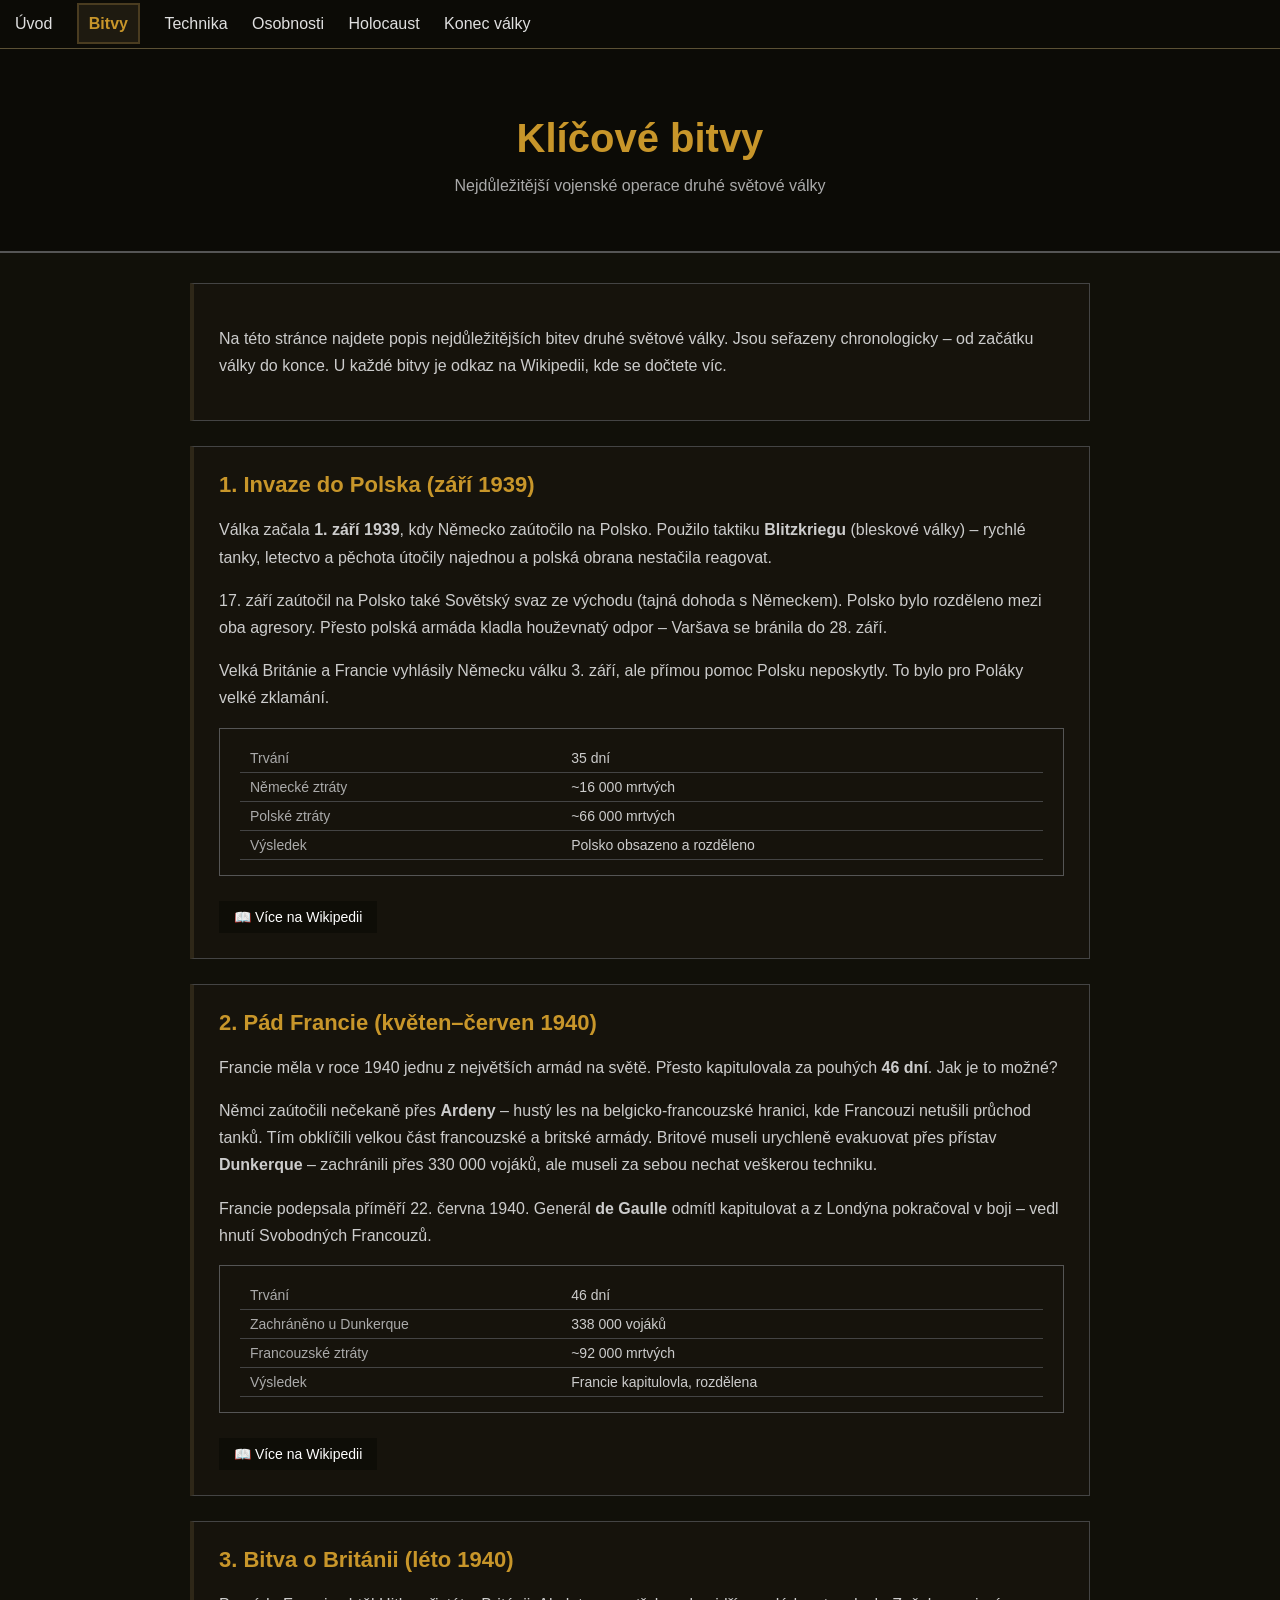
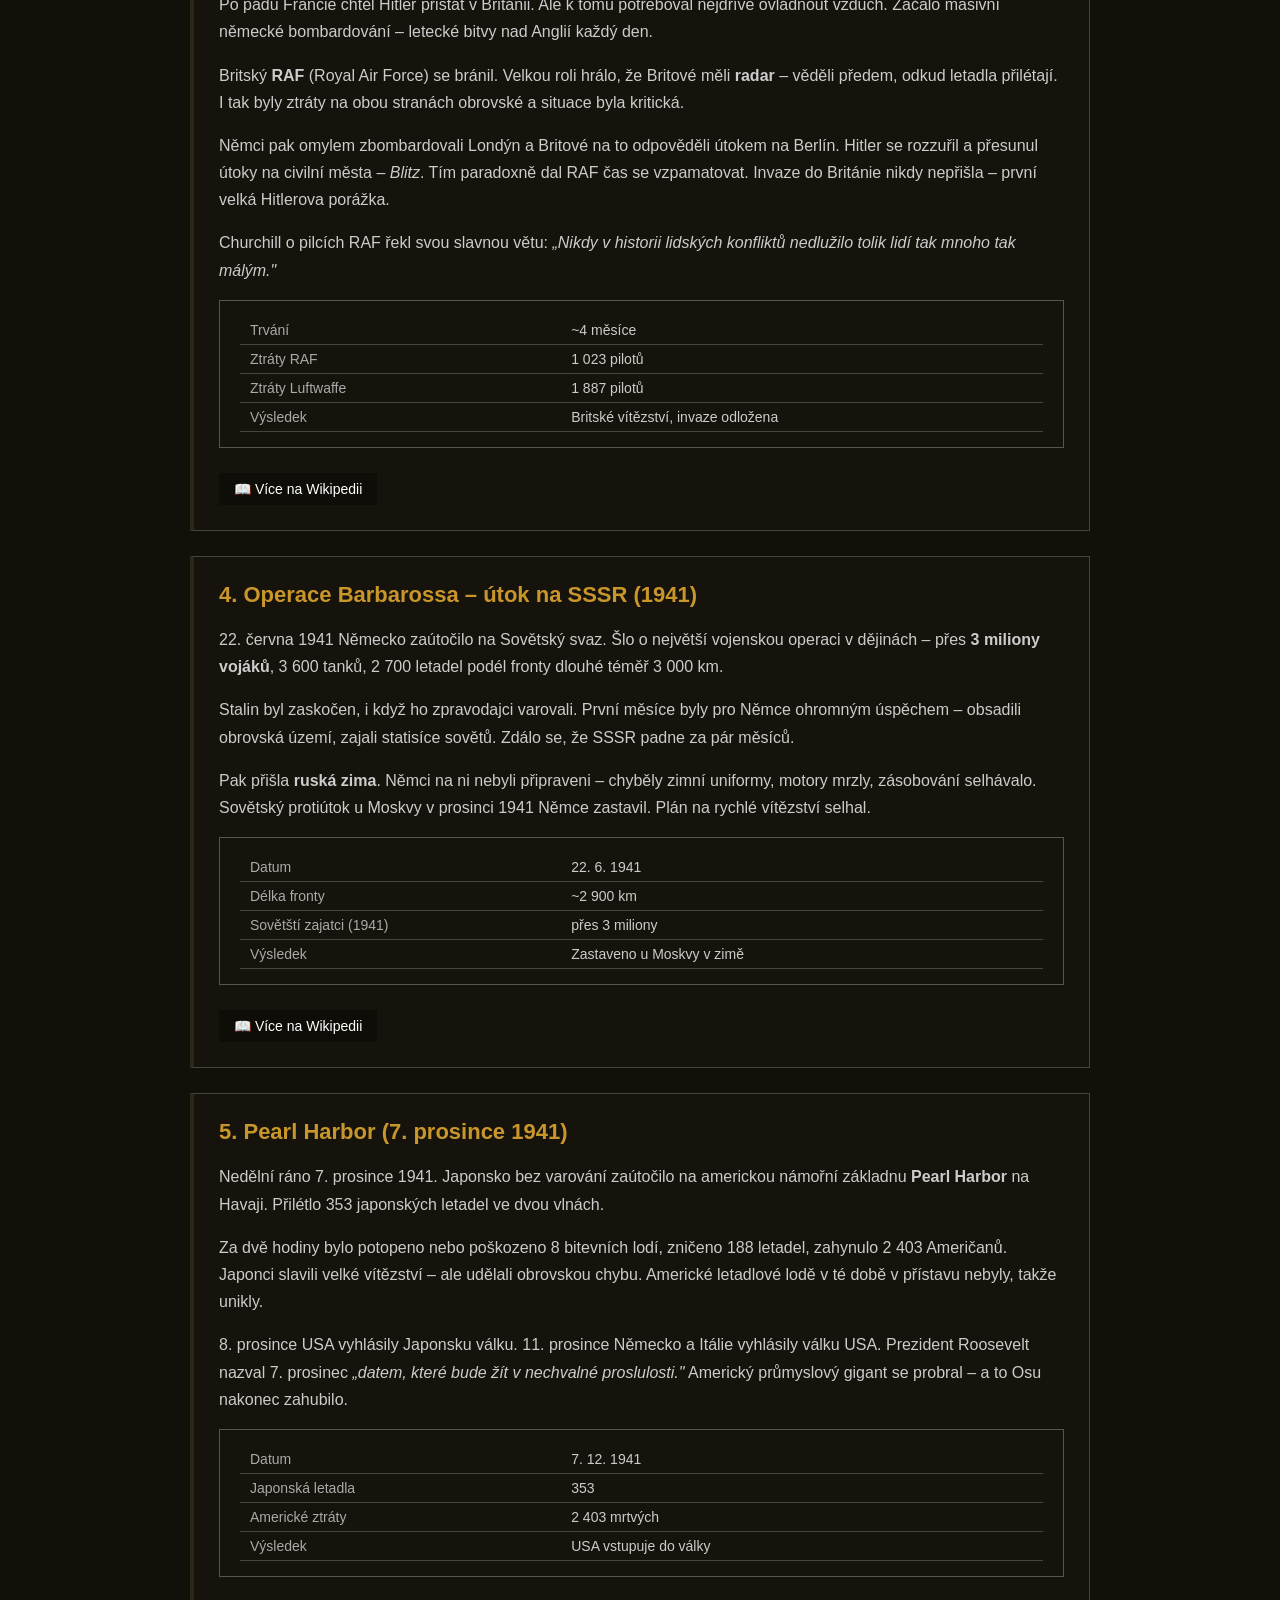
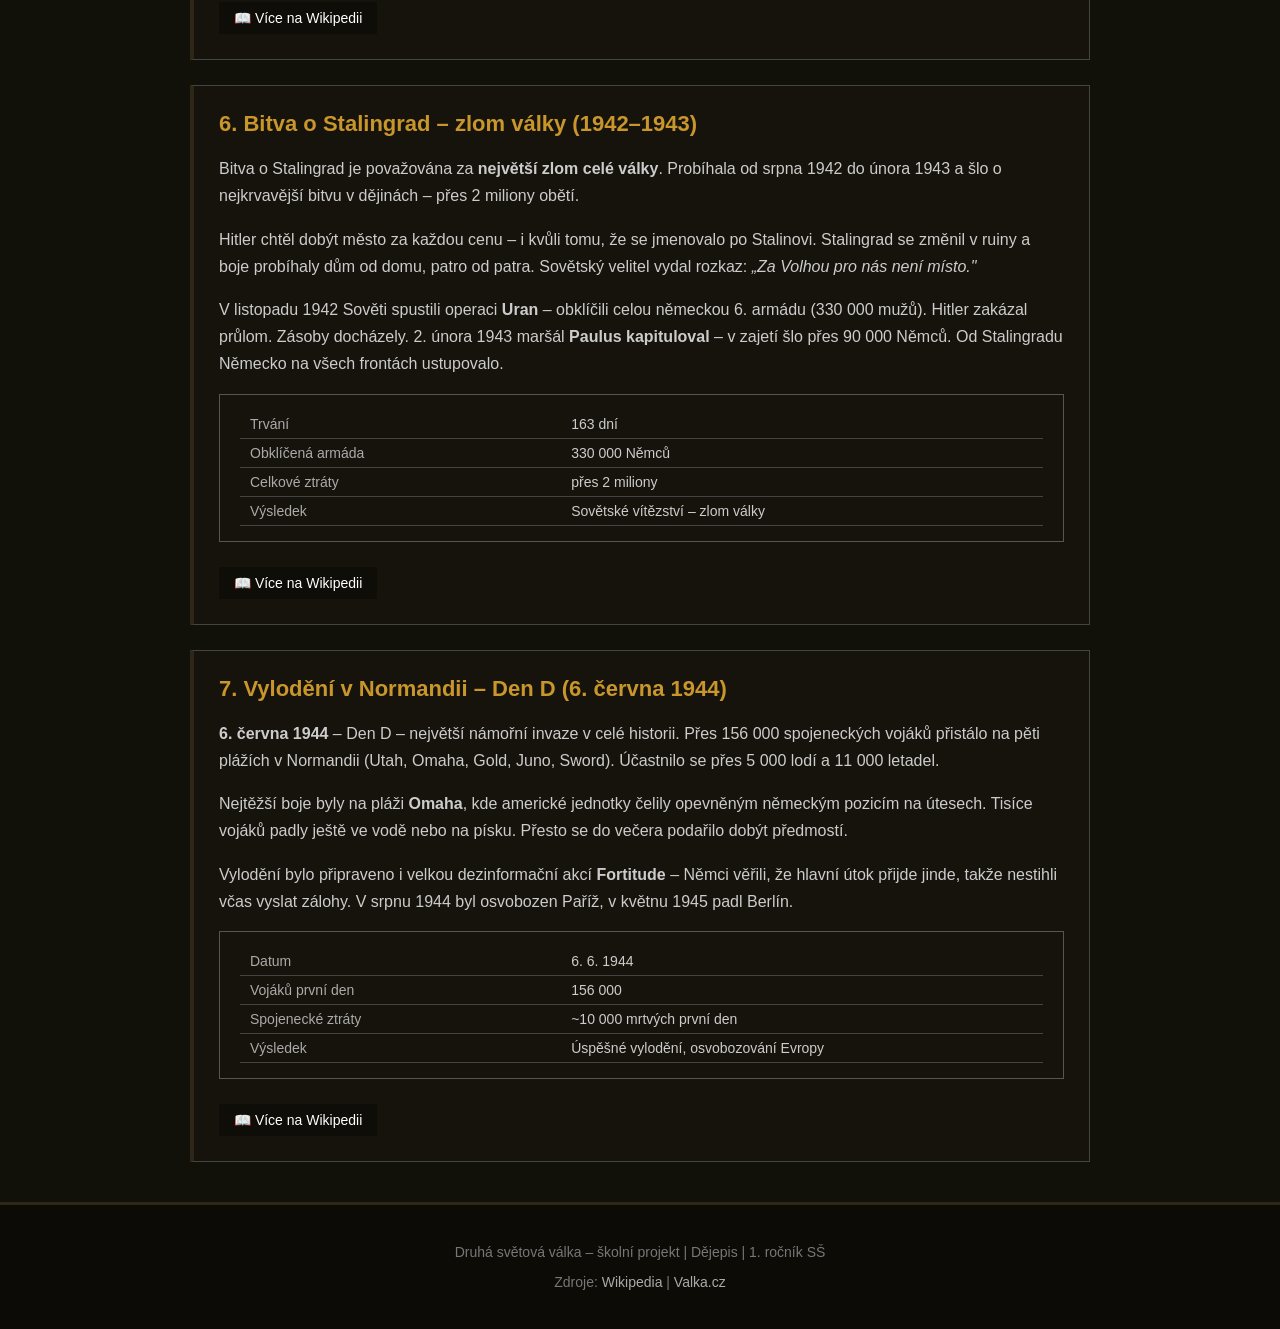
==== bitvy.html @ f2b01451 "Add files via upload" ====
<!DOCTYPE html>
<html lang="cs">
<head>
    <meta charset="UTF-8">
    <meta name="viewport" content="width=device-width, initial-scale=1.0">
    <title>Klíčové bitvy - 2. světová válka</title>
    <link rel="stylesheet" href="styl.css">
</head>
<body>

<nav>
    <a href="index.html"> Úvod</a>
    <a href="bitvy.html" class="aktivni"> Bitvy</a>
    <a href="technika.html"> Technika</a>
    <a href="osobnosti.html"> Osobnosti</a>
    <a href="holocaust.html"> Holocaust</a>
    <a href="konec.html"> Konec války</a>
</nav>

<div class="hlavicka">
    <h1>Klíčové bitvy</h1>
    <p>Nejdůležitější vojenské operace druhé světové války</p>
</div>

<div class="obsah">

    <div class="sekce">
        <p>Na této stránce najdete popis nejdůležitějších bitev druhé světové války. Jsou seřazeny chronologicky – od začátku války do konce. U každé bitvy je odkaz na Wikipedii, kde se dočtete víc.</p>
    </div>

    <!-- POLSKO -->
    <div class="sekce" id="polsko">
        <h2>1. Invaze do Polska (září 1939)</h2>
        <p>
            Válka začala <strong>1. září 1939</strong>, kdy Německo zaútočilo na Polsko. Použilo taktiku
            <strong>Blitzkriegu</strong> (bleskové války) – rychlé tanky, letectvo a pěchota útočily najednou
            a polská obrana nestačila reagovat.
        </p>
        <p>
            17. září zaútočil na Polsko také Sovětský svaz ze východu (tajná dohoda s Německem).
            Polsko bylo rozděleno mezi oba agresory. Přesto polská armáda kladla houževnatý odpor –
            Varšava se bránila do 28. září.
        </p>
        <p>
            Velká Británie a Francie vyhlásily Německu válku 3. září, ale přímou pomoc Polsku neposkytly.
            To bylo pro Poláky velké zklamání.
        </p>

        <div class="fakta">
            <table>
                <tr><td>Trvání</td><td>35 dní</td></tr>
                <tr><td>Německé ztráty</td><td>~16 000 mrtvých</td></tr>
                <tr><td>Polské ztráty</td><td>~66 000 mrtvých</td></tr>
                <tr><td>Výsledek</td><td>Polsko obsazeno a rozděleno</td></tr>
            </table>
        </div>

        <a href="https://cs.wikipedia.org/wiki/Invaze_do_Polska_(1939)" target="_blank" class="wiki-odkaz">
            📖 Více na Wikipedii
        </a>
    </div>

    <!-- FRANCIE -->
    <div class="sekce" id="francie">
        <h2>2. Pád Francie (květen–červen 1940)</h2>
        <p>
            Francie měla v roce 1940 jednu z největších armád na světě. Přesto kapitulovala za pouhých
            <strong>46 dní</strong>. Jak je to možné?
        </p>
        <p>
            Němci zaútočili nečekaně přes <strong>Ardeny</strong> – hustý les na belgicko-francouzské hranici,
            kde Francouzi netušili průchod tanků. Tím obklíčili velkou část francouzské a britské armády.
            Britové museli urychleně evakuovat přes přístav <strong>Dunkerque</strong> – zachránili přes
            330 000 vojáků, ale museli za sebou nechat veškerou techniku.
        </p>
        <p>
            Francie podepsala příměří 22. června 1940. Generál <strong>de Gaulle</strong> odmítl kapitulovat
            a z Londýna pokračoval v boji – vedl hnutí Svobodných Francouzů.
        </p>

        <div class="fakta">
            <table>
                <tr><td>Trvání</td><td>46 dní</td></tr>
                <tr><td>Zachráněno u Dunkerque</td><td>338 000 vojáků</td></tr>
                <tr><td>Francouzské ztráty</td><td>~92 000 mrtvých</td></tr>
                <tr><td>Výsledek</td><td>Francie kapitulovla, rozdělena</td></tr>
            </table>
        </div>

        <a href="https://cs.wikipedia.org/wiki/Bitva_o_Francii" target="_blank" class="wiki-odkaz">
            📖 Více na Wikipedii
        </a>
    </div>

    <!-- BRITÁNIE -->
    <div class="sekce" id="britanie">
        <h2>3. Bitva o Británii (léto 1940)</h2>
        <p>
            Po pádu Francie chtěl Hitler přistát v Británii. Ale k tomu potřeboval nejdříve ovládnout vzduch.
            Začalo masivní německé bombardování – letecké bitvy nad Anglií každý den.
        </p>
        <p>
            Britský <strong>RAF</strong> (Royal Air Force) se bránil. Velkou roli hrálo, že Britové měli
            <strong>radar</strong> – věděli předem, odkud letadla přilétají. I tak byly ztráty na obou stranách
            obrovské a situace byla kritická.
        </p>
        <p>
            Němci pak omylem zbombardovali Londýn a Britové na to odpověděli útokem na Berlín. Hitler se
            rozzuřil a přesunul útoky na civilní města – <em>Blitz</em>. Tím paradoxně dal RAF čas se
            vzpamatovat. Invaze do Británie nikdy nepřišla – první velká Hitlerova porážka.
        </p>
        <p>
            Churchill o pilcích RAF řekl svou slavnou větu: <em>„Nikdy v historii lidských konfliktů
            nedlužilo tolik lidí tak mnoho tak málým."</em>
        </p>

        <div class="fakta">
            <table>
                <tr><td>Trvání</td><td>~4 měsíce</td></tr>
                <tr><td>Ztráty RAF</td><td>1 023 pilotů</td></tr>
                <tr><td>Ztráty Luftwaffe</td><td>1 887 pilotů</td></tr>
                <tr><td>Výsledek</td><td>Britské vítězství, invaze odložena</td></tr>
            </table>
        </div>

        <a href="https://cs.wikipedia.org/wiki/Bitva_o_Brit%C3%A1nii" target="_blank" class="wiki-odkaz">
            📖 Více na Wikipedii
        </a>
    </div>

    <!-- BARBAROSSA -->
    <div class="sekce" id="barbarossa">
        <h2>4. Operace Barbarossa – útok na SSSR (1941)</h2>
        <p>
            22. června 1941 Německo zaútočilo na Sovětský svaz. Šlo o největší vojenskou operaci v dějinách –
            přes <strong>3 miliony vojáků</strong>, 3 600 tanků, 2 700 letadel podél fronty dlouhé
            téměř 3 000 km.
        </p>
        <p>
            Stalin byl zaskočen, i když ho zpravodajci varovali. První měsíce byly pro Němce ohromným úspěchem –
            obsadili obrovská území, zajali statisíce sovětů. Zdálo se, že SSSR padne za pár měsíců.
        </p>
        <p>
            Pak přišla <strong>ruská zima</strong>. Němci na ni nebyli připraveni – chyběly zimní uniformy,
            motory mrzly, zásobování selhávalo. Sovětský protiútok u Moskvy v prosinci 1941 Němce zastavil.
            Plán na rychlé vítězství selhal.
        </p>

        <div class="fakta">
            <table>
                <tr><td>Datum</td><td>22. 6. 1941</td></tr>
                <tr><td>Délka fronty</td><td>~2 900 km</td></tr>
                <tr><td>Sovětští zajatci (1941)</td><td>přes 3 miliony</td></tr>
                <tr><td>Výsledek</td><td>Zastaveno u Moskvy v zimě</td></tr>
            </table>
        </div>

        <a href="https://cs.wikipedia.org/wiki/Operace_Barbarossa" target="_blank" class="wiki-odkaz">
            📖 Více na Wikipedii
        </a>
    </div>

    <!-- PEARL HARBOR -->
    <div class="sekce" id="pearlharbor">
        <h2>5. Pearl Harbor (7. prosince 1941)</h2>
        <p>
            Nedělní ráno 7. prosince 1941. Japonsko bez varování zaútočilo na americkou námořní základnu
            <strong>Pearl Harbor</strong> na Havaji. Přilétlo 353 japonských letadel ve dvou vlnách.
        </p>
        <p>
            Za dvě hodiny bylo potopeno nebo poškozeno 8 bitevních lodí, zničeno 188 letadel,
            zahynulo 2 403 Američanů. Japonci slavili velké vítězství – ale udělali obrovskou chybu.
            Americké letadlové lodě v té době v přístavu nebyly, takže unikly.
        </p>
        <p>
            8. prosince USA vyhlásily Japonsku válku. 11. prosince Německo a Itálie vyhlásily válku USA.
            Prezident Roosevelt nazval 7. prosinec <em>„datem, které bude žít v nechvalné proslulosti."</em>
            Americký průmyslový gigant se probral – a to Osu nakonec zahubilo.
        </p>

        <div class="fakta">
            <table>
                <tr><td>Datum</td><td>7. 12. 1941</td></tr>
                <tr><td>Japonská letadla</td><td>353</td></tr>
                <tr><td>Americké ztráty</td><td>2 403 mrtvých</td></tr>
                <tr><td>Výsledek</td><td>USA vstupuje do války</td></tr>
            </table>
        </div>

        <a href="https://cs.wikipedia.org/wiki/%C3%9Atok_na_Pearl_Harbor" target="_blank" class="wiki-odkaz">
            📖 Více na Wikipedii
        </a>
    </div>

    <!-- STALINGRAD -->
    <div class="sekce" id="stalingrad">
        <h2>6. Bitva o Stalingrad – zlom války (1942–1943)</h2>
        <p>
            Bitva o Stalingrad je považována za <strong>největší zlom celé války</strong>. Probíhala od
            srpna 1942 do února 1943 a šlo o nejkrvavější bitvu v dějinách – přes 2 miliony obětí.
        </p>
        <p>
            Hitler chtěl dobýt město za každou cenu – i kvůli tomu, že se jmenovalo po Stalinovi.
            Stalingrad se změnil v ruiny a boje probíhaly dům od domu, patro od patra. Sovětský velitel
            vydal rozkaz: <em>„Za Volhou pro nás není místo."</em>
        </p>
        <p>
            V listopadu 1942 Sověti spustili operaci <strong>Uran</strong> – obklíčili celou německou
            6. armádu (330 000 mužů). Hitler zakázal průlom. Zásoby docházely. 2. února 1943 maršál
            <strong>Paulus kapituloval</strong> – v zajetí šlo přes 90 000 Němců. Od Stalingradu
            Německo na všech frontách ustupovalo.
        </p>

        <div class="fakta">
            <table>
                <tr><td>Trvání</td><td>163 dní</td></tr>
                <tr><td>Obklíčená armáda</td><td>330 000 Němců</td></tr>
                <tr><td>Celkové ztráty</td><td>přes 2 miliony</td></tr>
                <tr><td>Výsledek</td><td>Sovětské vítězství – zlom války</td></tr>
            </table>
        </div>

        <a href="https://cs.wikipedia.org/wiki/Bitva_o_Stalingrad" target="_blank" class="wiki-odkaz">
            📖 Více na Wikipedii
        </a>
    </div>

    <!-- NORMANDIE -->
    <div class="sekce" id="normandie">
        <h2>7. Vylodění v Normandii – Den D (6. června 1944)</h2>
        <p>
            <strong>6. června 1944</strong> – Den D – největší námořní invaze v celé historii.
            Přes 156 000 spojeneckých vojáků přistálo na pěti plážích v Normandii (Utah, Omaha, Gold,
            Juno, Sword). Účastnilo se přes 5 000 lodí a 11 000 letadel.
        </p>
        <p>
            Nejtěžší boje byly na pláži <strong>Omaha</strong>, kde americké jednotky čelily opevněným
            německým pozicím na útesech. Tisíce vojáků padly ještě ve vodě nebo na písku.
            Přesto se do večera podařilo dobýt předmostí.
        </p>
        <p>
            Vylodění bylo připraveno i velkou dezinformační akcí <strong>Fortitude</strong> – Němci
            věřili, že hlavní útok přijde jinde, takže nestihli včas vyslat zálohy. V srpnu 1944
            byl osvobozen Paříž, v květnu 1945 padl Berlín.
        </p>

        <div class="fakta">
            <table>
                <tr><td>Datum</td><td>6. 6. 1944</td></tr>
                <tr><td>Vojáků první den</td><td>156 000</td></tr>
                <tr><td>Spojenecké ztráty</td><td>~10 000 mrtvých první den</td></tr>
                <tr><td>Výsledek</td><td>Úspěšné vylodění, osvobozování Evropy</td></tr>
            </table>
        </div>

        <a href="https://cs.wikipedia.org/wiki/Vylod%C4%9Bn%C3%AD_v_Normandii" target="_blank" class="wiki-odkaz">
            📖 Více na Wikipedii
        </a>
    </div>

</div>

<footer>
    <p>Druhá světová válka – školní projekt | Dějepis | 1. ročník SŠ</p>
    <p style="margin-top: 8px;">Zdroje:
        <a href="https://cs.wikipedia.org" target="_blank">Wikipedia</a> |
        <a href="https://www.valka.cz" target="_blank">Valka.cz</a>
    </p>
</footer>

</body>
</html>
---- styl.css ----
body {
    background-color: #111009;
    color: #e0e0e0;
    font-family: Arial, sans-serif;
    margin: 0;
    padding: 0;
}

/* navigace nahoře */
nav {
    background-color: #0c0b06;
    padding: 15px;
    border-bottom: 1px solid #5c5135;
}

nav a {
    color: #e0e0e0;
    text-decoration: none;
    margin-right: 20px;
    font-size: 16px;
}

nav a:hover {
    color: #c8962a;
    text-decoration: none;
    border: 2px solid #4a3c20; padding: 10px; background-color: #1e1a10;
}

nav a.aktivni {
    color: #c8962a;
    font-weight: bold;
    border: 2px solid #4a3c20; padding: 10px; background-color: #1e1a10;
}

/* nadpis stránky */
.hlavicka {
    background-color: #0c0b06;
    text-align: center;
    padding: 40px 20px;
    border-bottom: 2px solid #555;
}

.hlavicka h1 {
    color: #c8962a;
    font-size: 40px;
    margin-bottom: 10px;
    font-family: 'Oswald', sans-serif;
}

.hlavicka p {
    color: #aaa;
    font-size: 16px;
}

/* hlavní obsah */
.obsah {
    max-width: 900px;
    margin: 30px auto;
    padding: 0 20px;
}

/* sekce / kartičky */
.sekce {
    background-color: #16130c;
    border: 1px solid #444;
    border-left: 4px solid #2e2718;
    padding: 25px;
    margin-bottom: 25px;
}

.sekce h2 {
    color: #c8962a;
    margin-top: 0;
    font-size: 22px;
}

.sekce h3 {
    color: #ddd;
    font-size: 18px;
}

.sekce p {
    line-height: 1.7;
    color: #ccc;
}

/* tabulka faktů */
.fakta {
    background-color: #16130c;
    border: 1px solid #555;
    padding: 15px 20px;
    margin: 15px 0;
}

.fakta table {
    width: 100%;
    border-collapse: collapse;
}

.fakta td {
    padding: 6px 10px;
    border-bottom: 1px solid #444;
    color: #ccc;
    font-size: 14px;
}

.fakta td:first-child {
    color: #aaa;
    width: 40%;
}

/* odkaz na wikipedii */
.wiki-odkaz {
    display: inline-block;
    background-color: rgba(15, 14, 8, 0.98);
    color: white;
    padding: 8px 15px;
    text-decoration: none;
    font-size: 14px;
    margin-top: 10px;
}

.wiki-odkaz:hover {
    background-color: rgba(15, 14, 8, 0.98);
}

/* mřížka pro kartičky osobností / techniky */
.mrizka {
    display: grid;
    grid-template-columns: 1fr 1fr;
    gap: 20px;
}

.karta {
    background-color: #1a1919;
    border: 1px solid #444;
    padding: 20px;
}

.karta h3 {
    color: #c8962a;
    margin-top: 0;
    font-size: 17px;
}

.karta p {
    font-size: 14px;
    line-height: 1.6;
    color: #ccc;
}

.karta img {
    width: 100%;
    height: 160px;
    object-fit: cover;
    margin-bottom: 12px;
    filter: grayscale(50%);
}

.odkazy a {
    color: #c8962a;
    text-decoration: none;
}

.odkazy a:hover {
    color: #aaa ;
}
/* patička */
footer {
    background-color: #0c0b06;
    border-top: 3px solid #2e2718;
    padding: 25px 20px;
    text-align: center;
    color: #777;
    font-size: 14px;
    margin-top: 40px;
}

footer a {
    color: #aaa;
    text-decoration: none;
}

footer a:hover {
    color: #c8962a;
}

/* index stránka - velké kartičky odkazů */
.index-karticky {
    display: grid;
    grid-template-columns: 1fr 1fr 1fr;
    gap: 20px;
    margin-top: 30px;
}

.index-karta {
    background-color: #1a1919;
    border: 1px solid #444;
    padding: 25px;
    text-align: center;
    text-decoration: none;
    display: block;
}

.index-karta:hover {
    border-color: #c8962a;
    background-color: #333;
}

.index-karta .ikona {
    font-size: 36px;
    display: block;
    margin-bottom: 10px;
}

.index-karta h3 {
    color: #c8962a;
    margin: 0 0 8px 0;
    font-size: 16px;
}

.index-karta p {
    color: #aaa;
    font-size: 13px;
    margin: 0;
}

/* timeline na indexu */
.timeline-polozka {
    display: flex;
    gap: 20px;
    margin-bottom: 20px;
    align-items: flex-start;
}

.tl-rok {
    background-color: rgba(20, 18, 11, 0.98);
    color: white;
    padding: 5px 12px;
    font-size: 13px;
    font-weight: bold;
    white-space: nowrap;
    min-width: 100px;
    text-align: center;
    margin-top: 2px;
}

.tl-text h3 {
    margin: 0 0 5px 0;
    font-size: 16px;
    color: #ddd;
}

.tl-text p {
    margin: 0;
    font-size: 14px;
    color: #aaa;
    line-height: 1.6;
}

/*responzivita */
@media (max-width: 700px) {
    nav a {
        display: block;
        margin-bottom: 8px;
    }

    .mrizka {
        grid-template-columns: 1fr;
    }

    .index-karticky {
        grid-template-columns: 1fr;
    }

    .hlavicka h1 {
        font-size: 26px;
    }
}
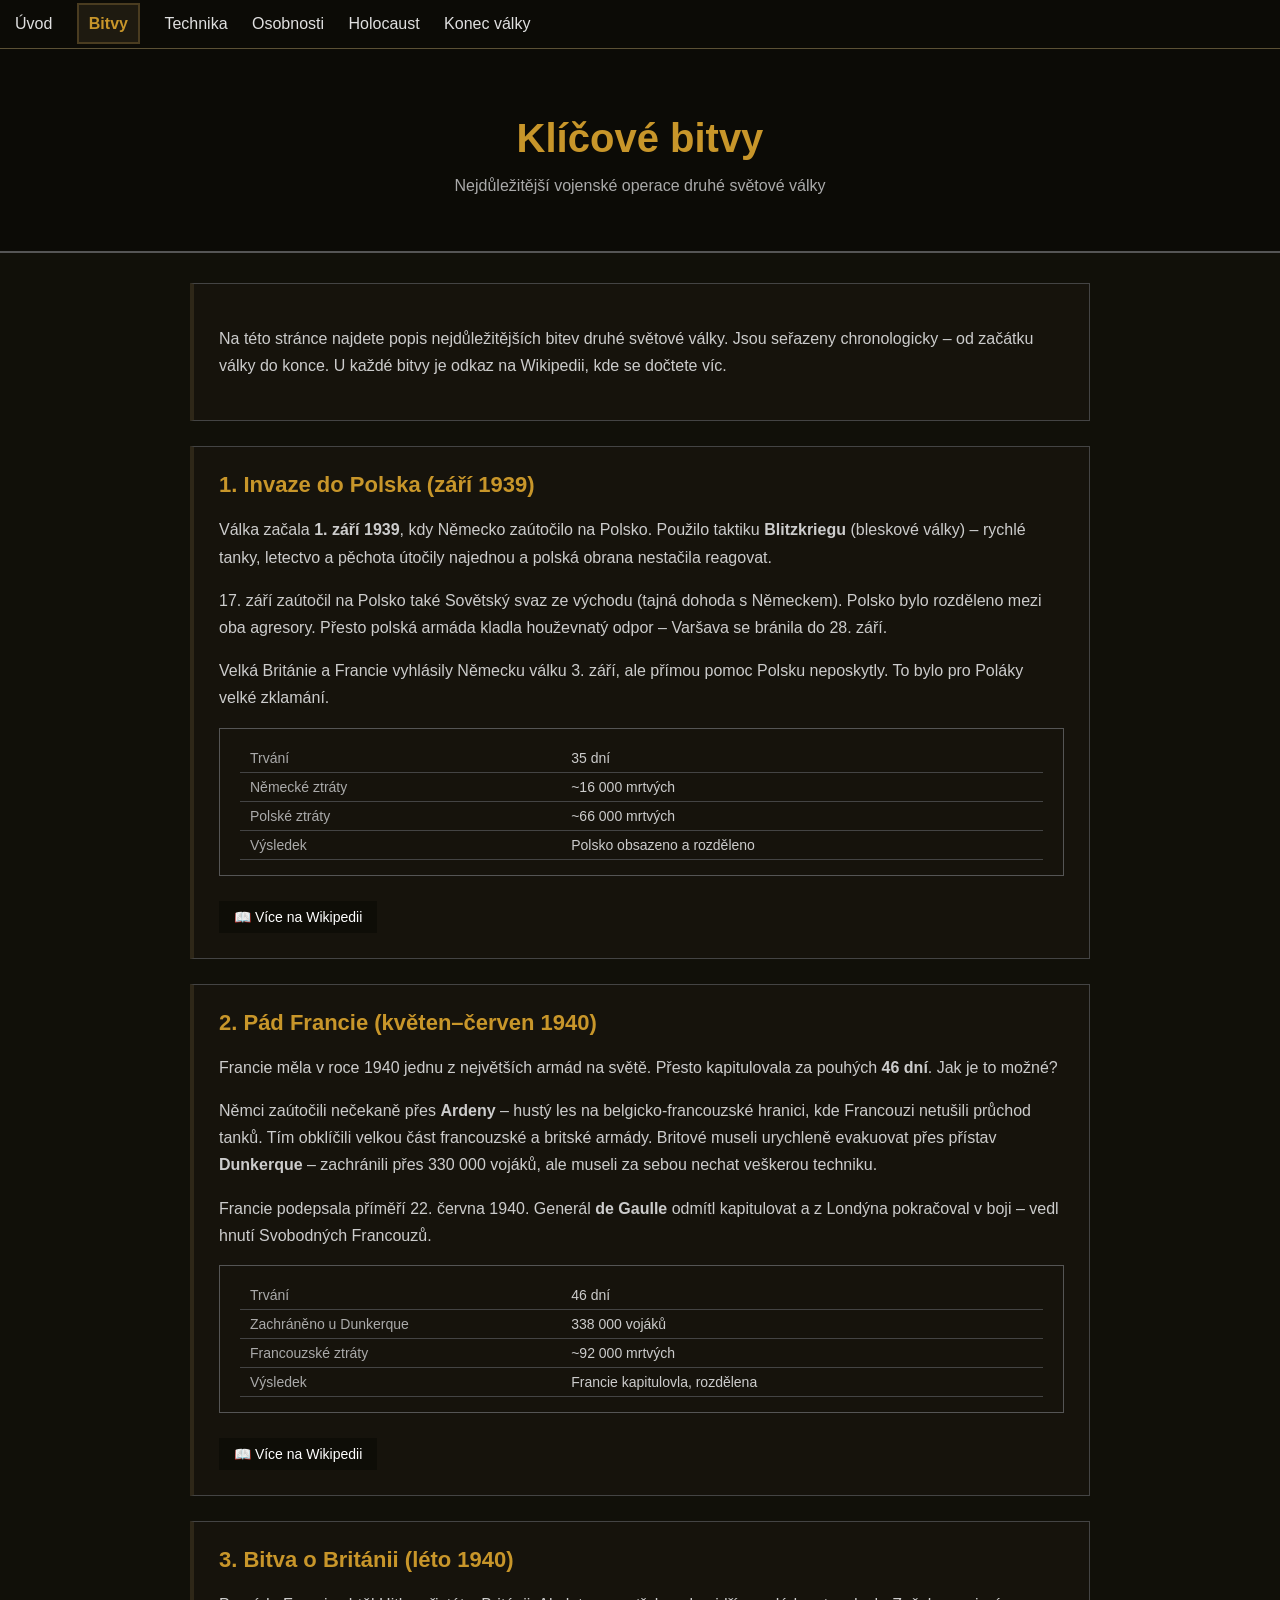
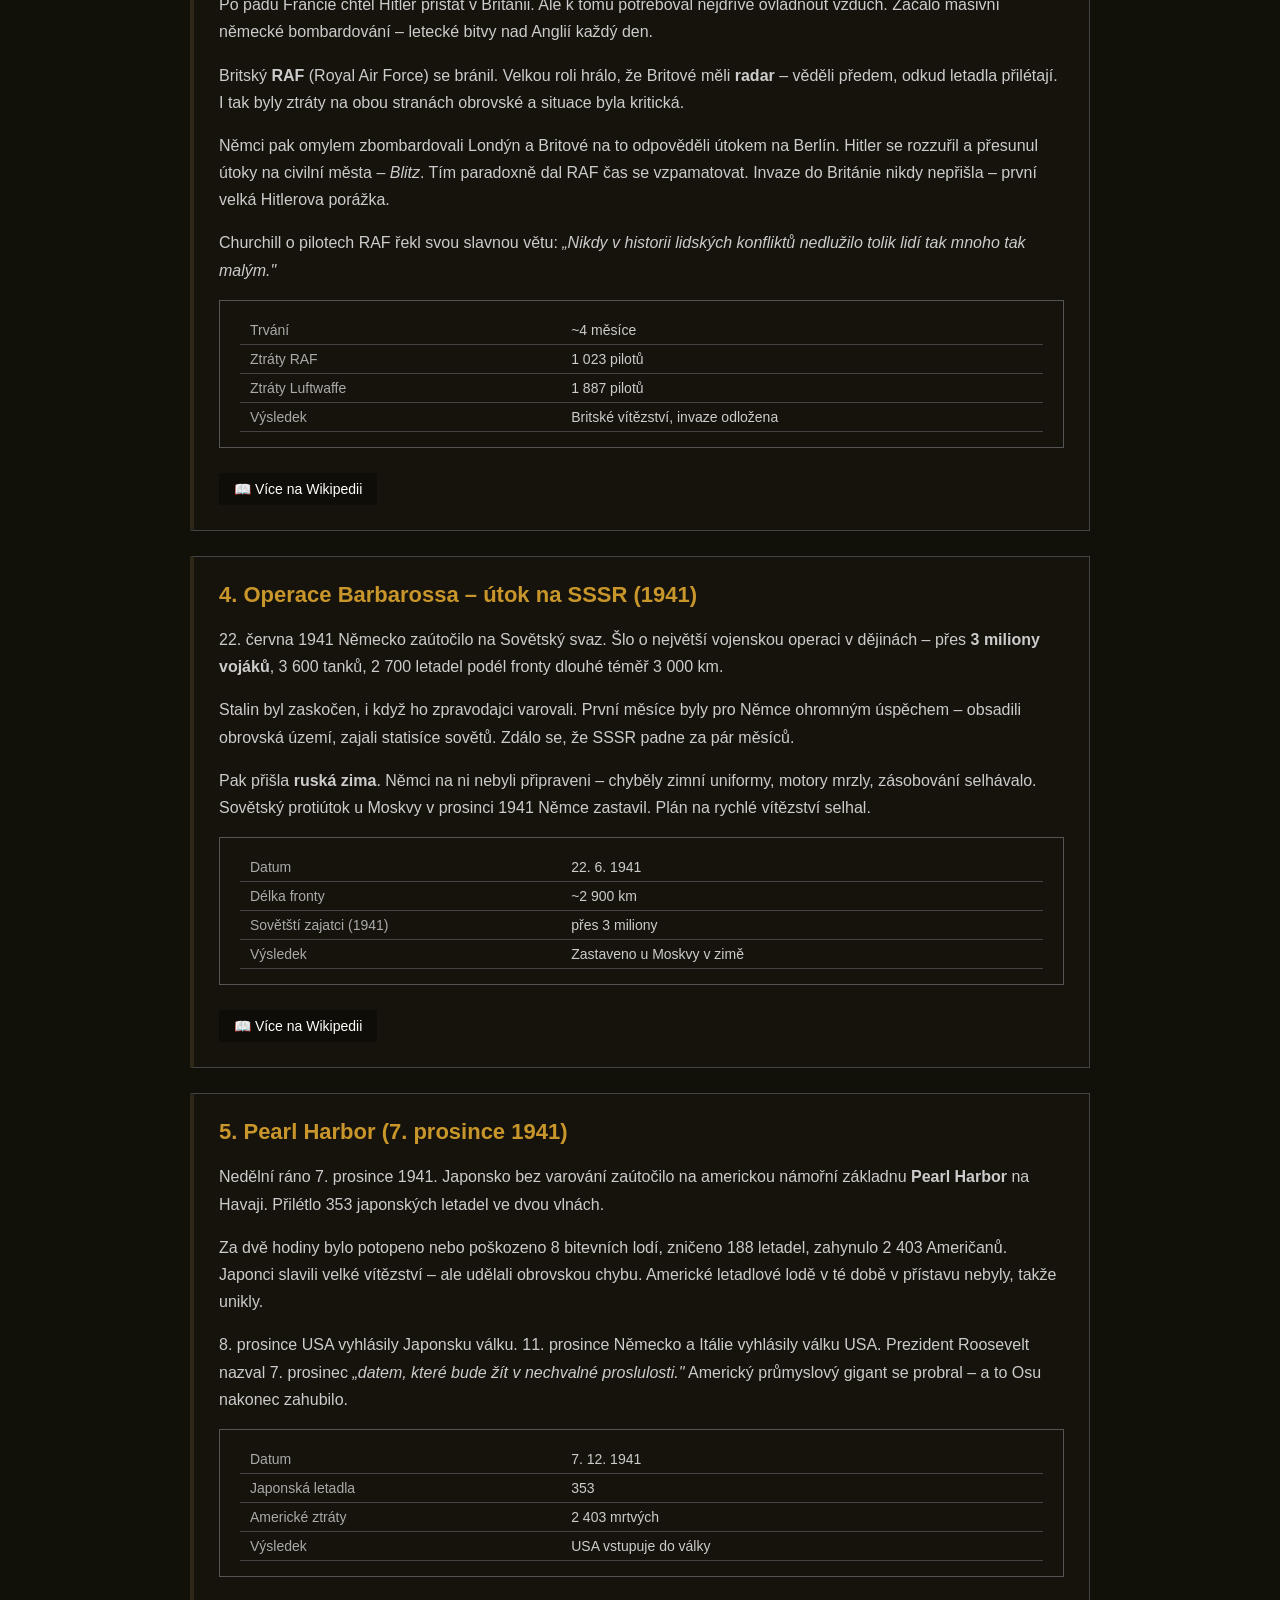
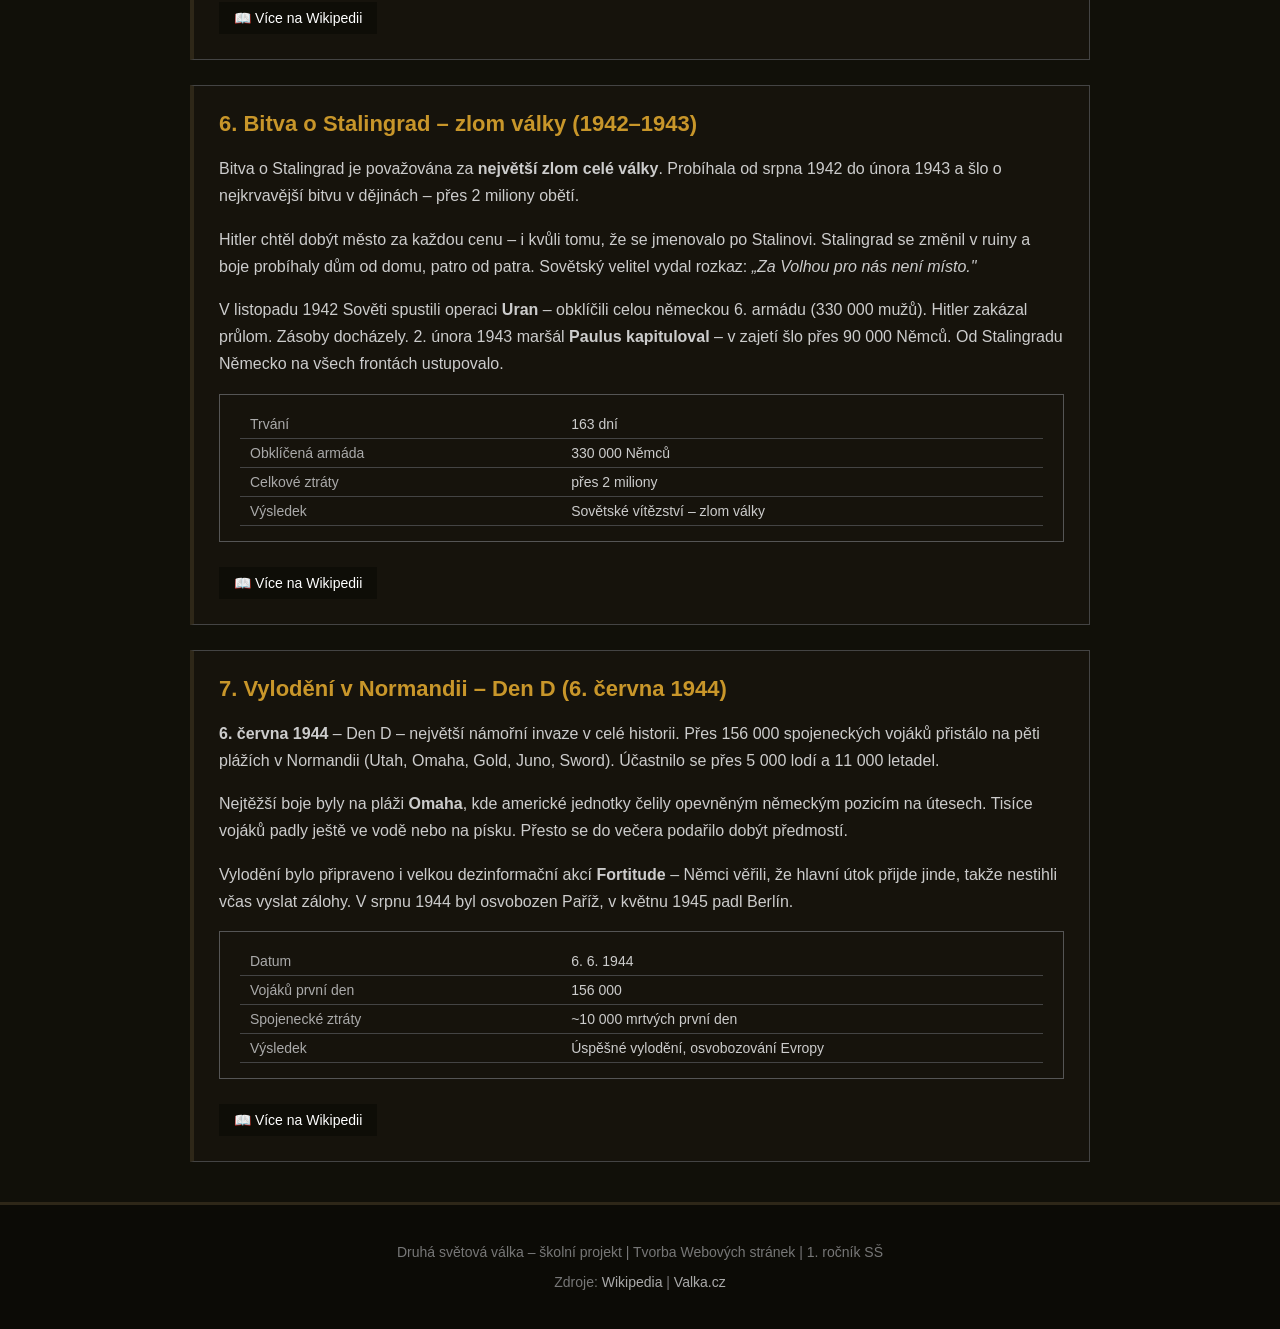
==== commit 8c51d210: "Update bitvy.html" ====
--- a/bitvy.html
+++ b/bitvy.html
@@ -110,8 +110,8 @@
             vzpamatovat. Invaze do Británie nikdy nepřišla – první velká Hitlerova porážka.
         </p>
         <p>
-            Churchill o pilcích RAF řekl svou slavnou větu: <em>„Nikdy v historii lidských konfliktů
-            nedlužilo tolik lidí tak mnoho tak málým."</em>
+            Churchill o pilotech RAF řekl svou slavnou větu: <em>„Nikdy v historii lidských konfliktů
+            nedlužilo tolik lidí tak mnoho tak malým."</em>
         </p>
 
         <div class="fakta">
@@ -261,7 +261,7 @@
 </div>
 
 <footer>
-    <p>Druhá světová válka – školní projekt | Dějepis | 1. ročník SŠ</p>
+    <p>Druhá světová válka – školní projekt | Tvorba Webových stránek | 1. ročník SŠ</p>
     <p style="margin-top: 8px;">Zdroje:
         <a href="https://cs.wikipedia.org" target="_blank">Wikipedia</a> |
         <a href="https://www.valka.cz" target="_blank">Valka.cz</a>
@@ -269,4 +269,4 @@
 </footer>
 
 </body>
-</html>+</html>
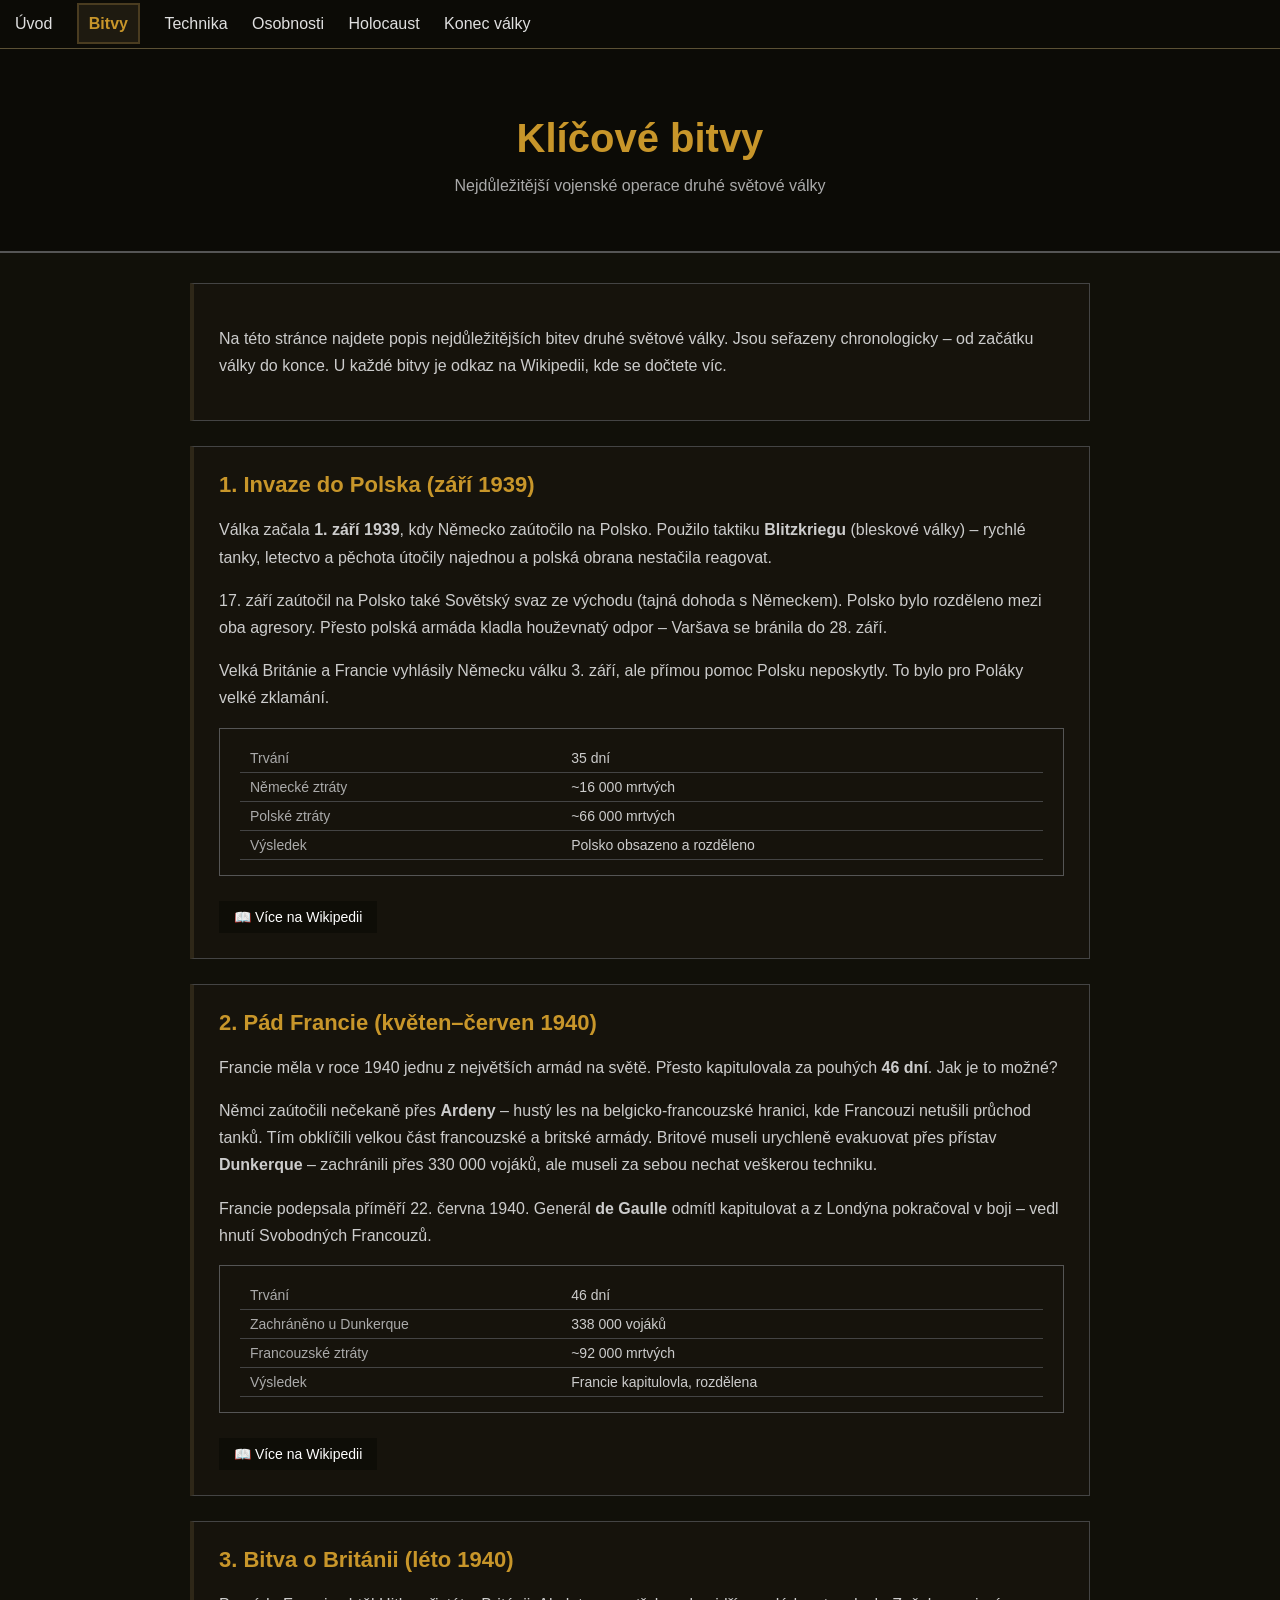
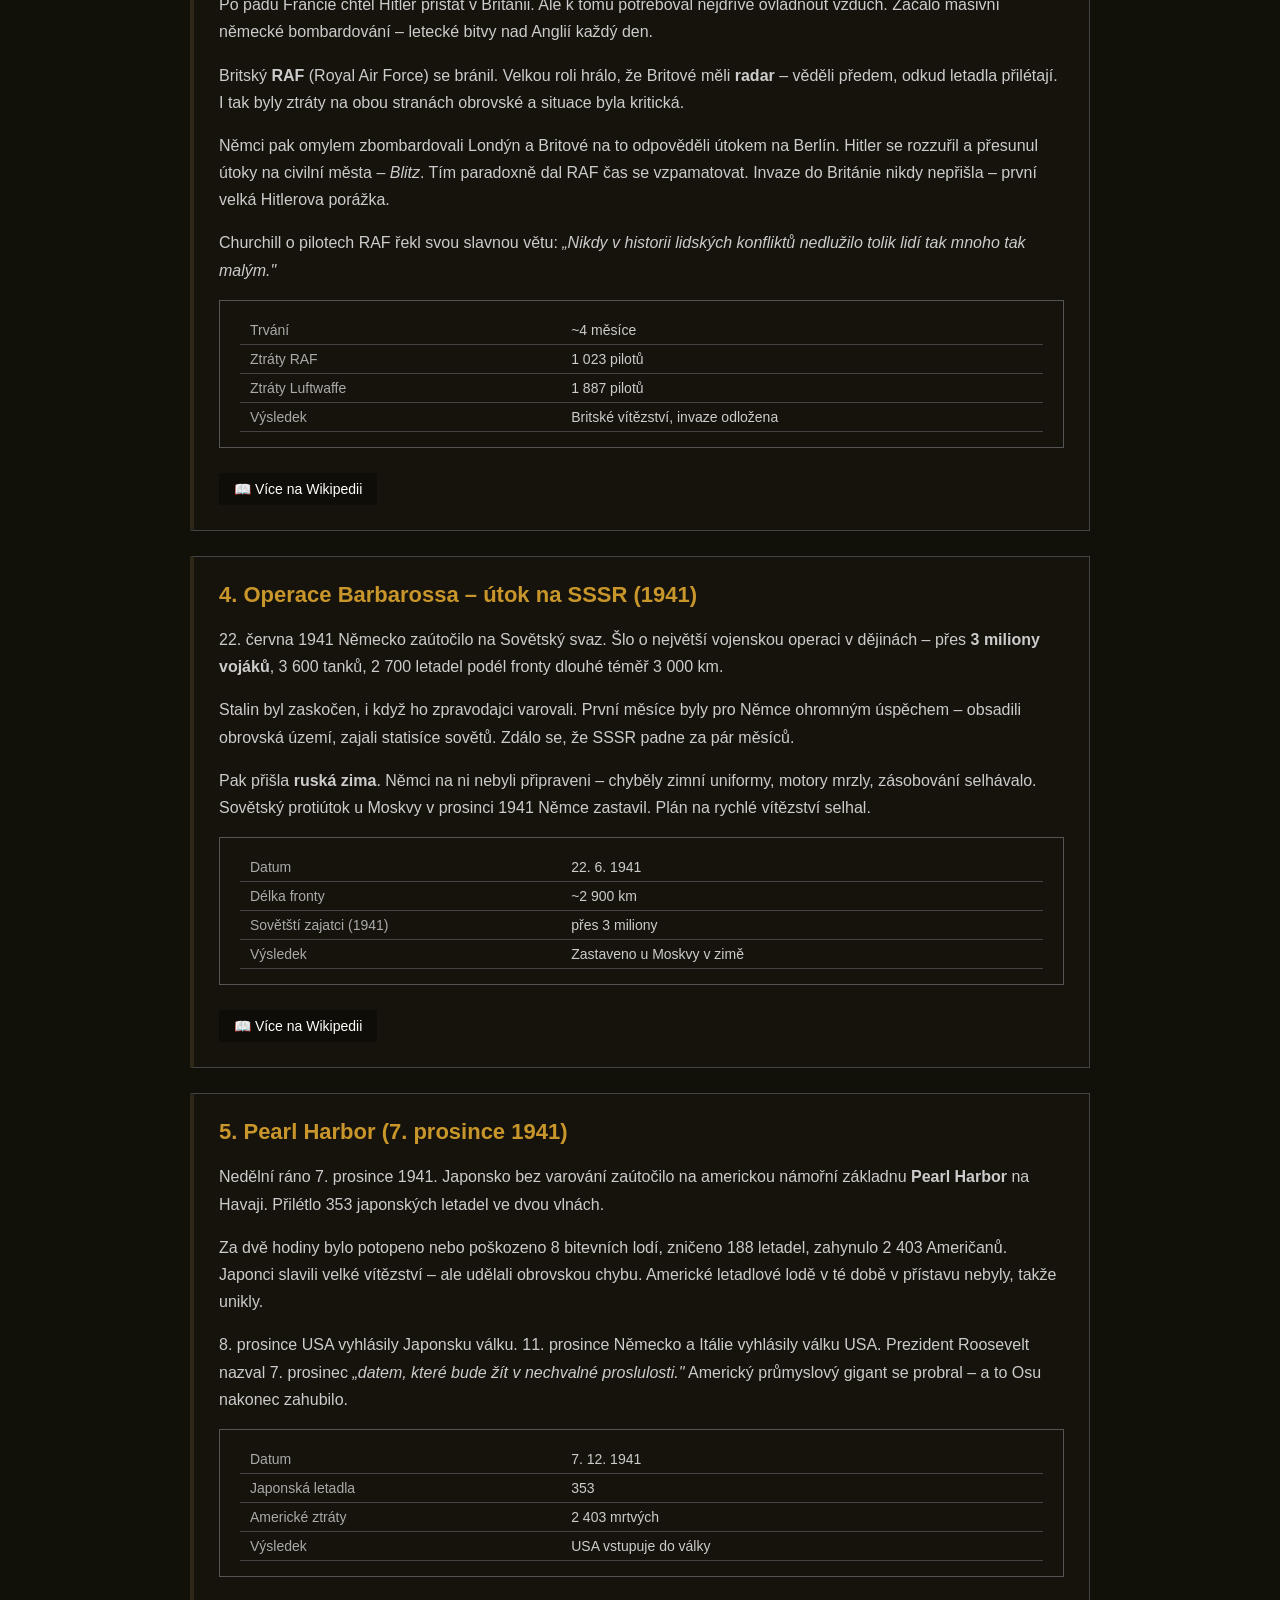
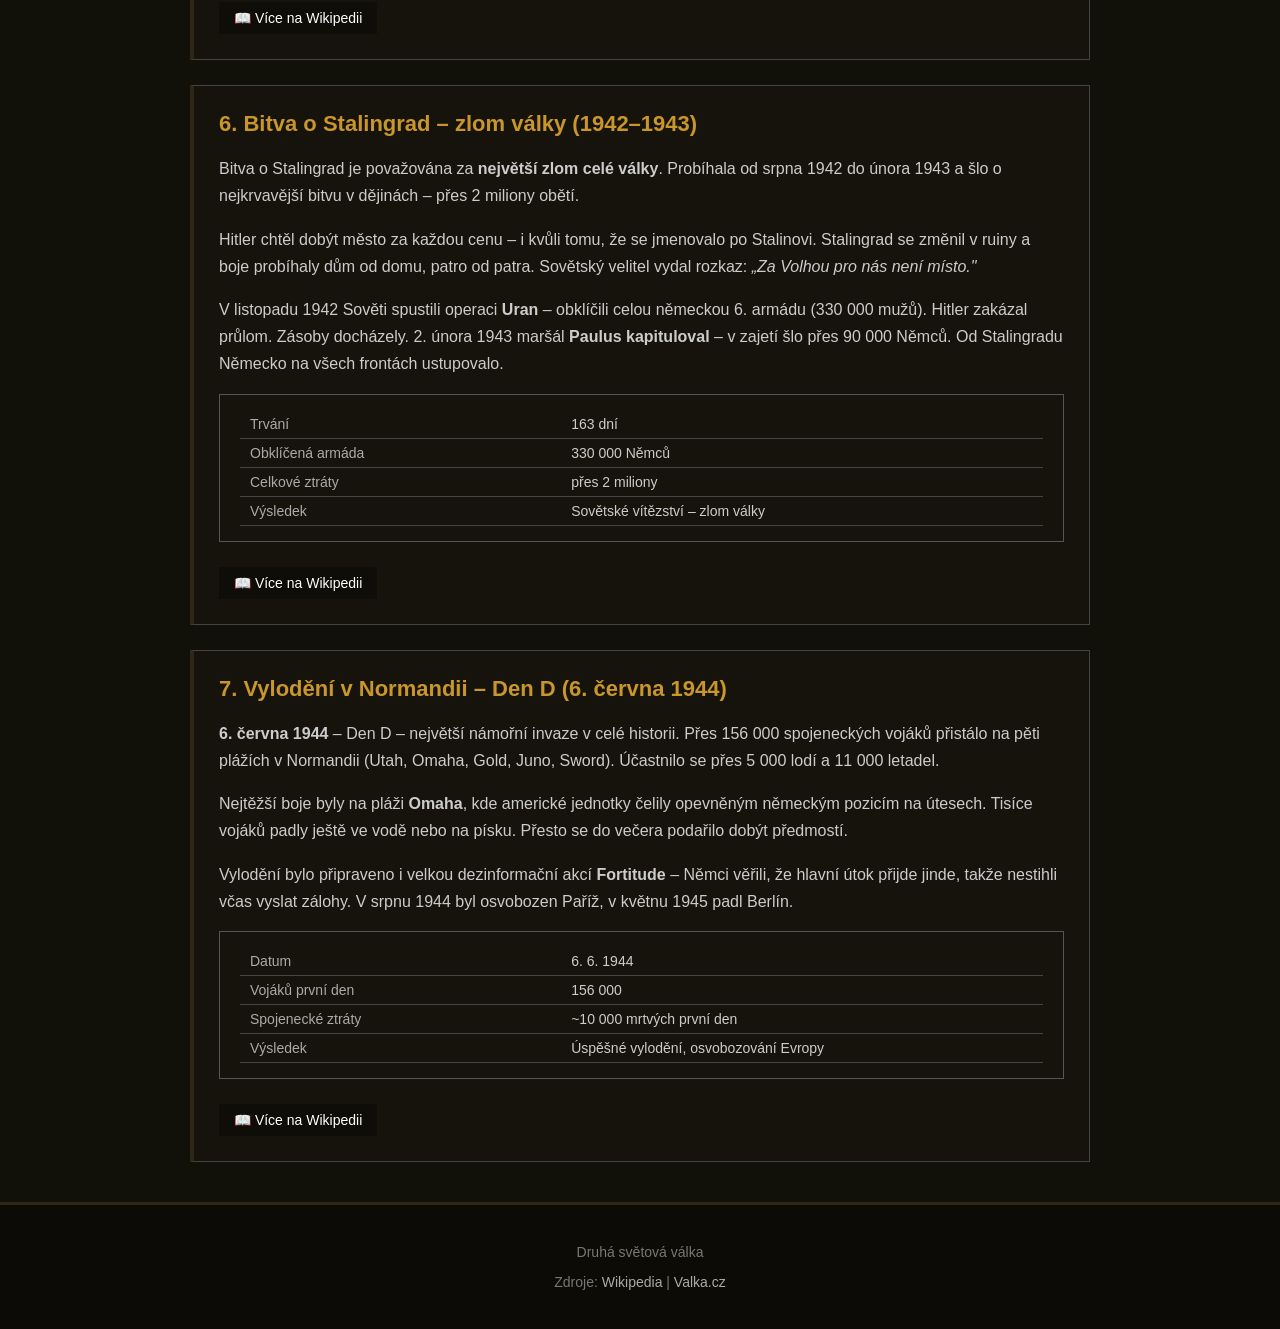
==== commit a4908679: "Update bitvy.html deleted text in footer" ====
--- a/bitvy.html
+++ b/bitvy.html
@@ -261,7 +261,7 @@
 </div>
 
 <footer>
-    <p>Druhá světová válka – školní projekt | Tvorba Webových stránek | 1. ročník SŠ</p>
+    <p>Druhá světová válka</p>
     <p style="margin-top: 8px;">Zdroje:
         <a href="https://cs.wikipedia.org" target="_blank">Wikipedia</a> |
         <a href="https://www.valka.cz" target="_blank">Valka.cz</a>
